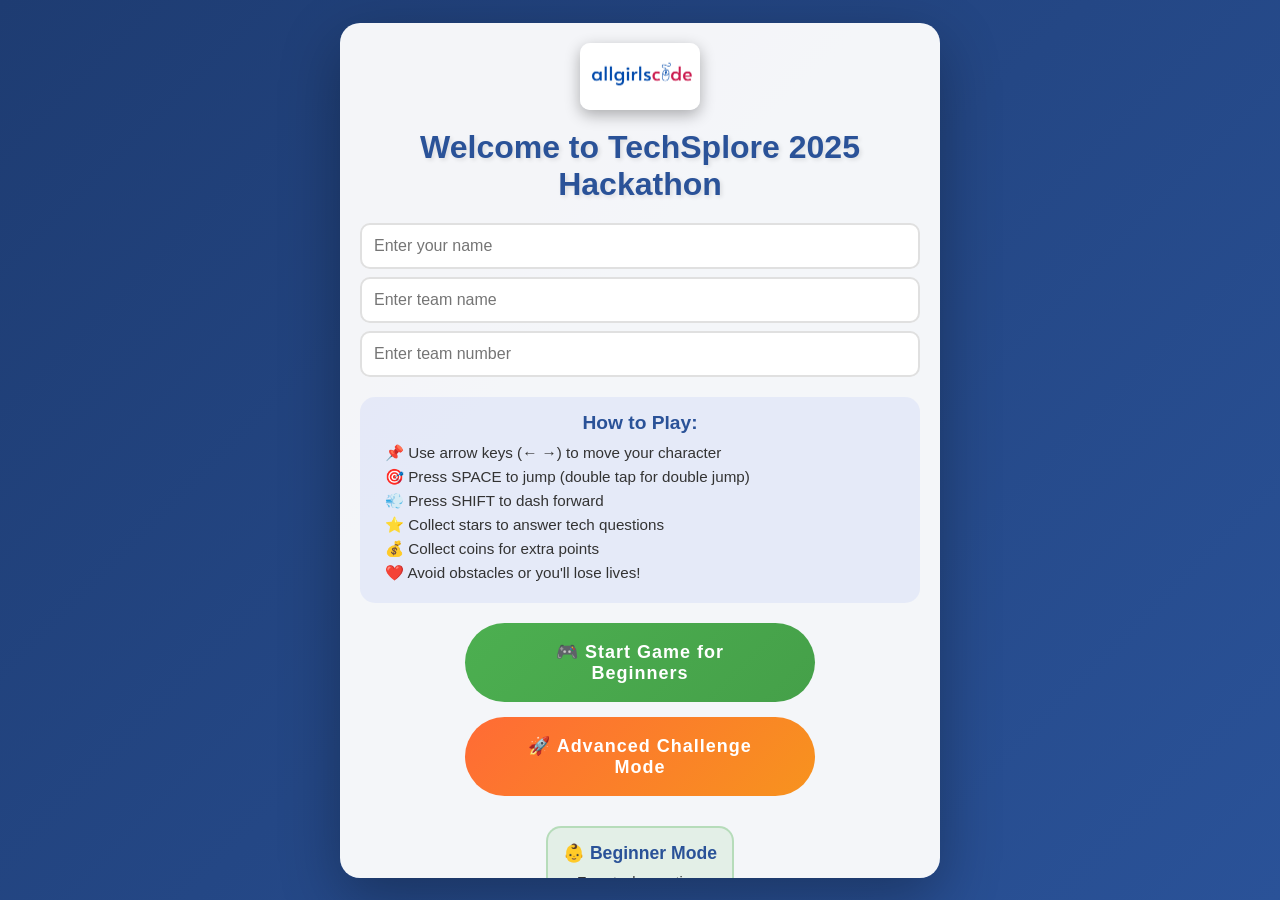
==== index.html @ 2882a5b7 "Initial commit: TechSplore Game with Beginner/Advanced difficulty modes - Added comprehensive questi" ====
<!DOCTYPE html>
<html lang="en">
<head>
    <meta charset="UTF-8">
    <meta name="viewport" content="width=device-width, initial-scale=1.0">
    <title>TechSplore 2025 Hackathon</title>
    <link rel="stylesheet" href="styles.css">
</head>
<body>
    <!-- Welcome Screen -->
    <div id="welcomeScreen" class="screen active">
        <div class="welcome-container">
            <img src="assets/logo.jpg" alt="TechSplore Logo" class="game-logo">
            <h1 class="game-title">Welcome to TechSplore 2025 Hackathon</h1>
            
            <div class="user-info">
                <input type="text" id="playerName" placeholder="Enter your name" required>
                <input type="text" id="teamName" placeholder="Enter team name" required>
                <input type="number" id="teamNumber" placeholder="Enter team number" required>
            </div>
            
            <div class="instructions">
                <h3>How to Play:</h3>
                <p>📌 Use arrow keys (← →) to move your character</p>
                <p>🎯 Press SPACE to jump (double tap for double jump)</p>
                <p>💨 Press SHIFT to dash forward</p>
                <p>⭐ Collect stars to answer tech questions</p>
                <p>💰 Collect coins for extra points</p>
                <p>❤️ Avoid obstacles or you'll lose lives!</p>
            </div>
            
            <div class="difficulty-buttons">
                <button id="beginnerBtn" class="start-game-btn beginner-btn">🎮 Start Game for Beginners</button>
                <button id="advancedBtn" class="start-game-btn advanced-btn">🚀 Advanced Challenge Mode</button>
            </div>
            
            <div class="difficulty-info">
                <div class="difficulty-details beginner-details">
                    <h4>👶 Beginner Mode</h4>
                    <p>• Easy tech questions</p>
                    <p>• Slower game speed</p>
                    <p>• Perfect for learning!</p>
                </div>
                <div class="difficulty-details advanced-details" style="display: none;">
                    <h4>🔥 Advanced Mode</h4>
                    <p>• Complex programming questions</p>
                    <p>• Advanced algorithms & data structures</p>
                    <p>• Higher points & faster gameplay</p>
                    <p>• For experienced developers!</p>
                </div>
            </div>
        </div>
    </div>

    <!-- Customization Screen -->
    <div id="customizationScreen" class="screen">
        <div class="customization-container">
            <h2>Customize Your Experience</h2>
            
            <div class="customization-section">
                <h3>Choose Your Character</h3>
                <div class="character-options">
                    <div class="character-option" data-character="astronaut">
                        <div class="character-preview astronaut">
                            <img src="assets/characters/taylor.png" alt="Taylor">
                        </div>
                        <span>Taylor (USA) 🇺🇸</span>
                    </div>
                    <div class="character-option" data-character="robot">
                        <div class="character-preview robot">
                            <img src="assets/characters/icon 2.jpg" alt="Character 2">
                        </div>
                        <span>Fairuz (Lebanon) 🇱🇧</span>
                    </div>
                    <div class="character-option" data-character="alien">
                        <div class="character-preview alien">
                            <img src="assets/characters/icon 3.jpg" alt="Character 3">
                        </div>
                        <span>Olivia (Philippines) 🇵🇭</span>
                    </div>
                    <div class="character-option" data-character="explorer">
                        <div class="character-preview explorer">
                            <img src="assets/characters/icon 4.jpg" alt="Character 4">
                        </div>
                        <span>Akira (Japan) 🇯🇵</span>
                    </div>
                    <div class="character-option" data-character="hellokitty">
                        <div class="character-preview hellokitty">
                            <img src="assets/characters/hellokityyyy.png" alt="Hello Kitty">
                        </div>
                        <span>Hello Kitty 🎀</span>
                    </div>
                    <div class="character-option" data-character="blondie">
                        <div class="character-preview blondie">
                            <img src="assets/characters/blondie.png" alt="Elsie">
                        </div>
                        <span>Elsie 👱‍♀️</span>
                    </div>
                    <div class="character-option" data-character="rory">
                        <div class="character-preview rory">
                            <img src="assets/characters/rory.png" alt="Rory">
                        </div>
                        <span>Rory 🌟</span>
                    </div>
                </div>
            </div>
            
            <div class="customization-section">
                <h3>Choose Background Theme</h3>
                <div class="background-options">
                    <div class="bg-option" data-bg="space">
                        <div class="bg-preview space-bg"></div>
                        <span>Space</span>
                    </div>
                    <div class="bg-option" data-bg="galaxy">
                        <div class="bg-preview galaxy-bg"></div>
                        <span>Galaxy</span>
                    </div>
                    <div class="bg-option" data-bg="nebula">
                        <div class="bg-preview nebula-bg"></div>
                        <span>Nebula</span>
                    </div>
                    <div class="bg-option" data-bg="cosmos">
                        <div class="bg-preview cosmos-bg"></div>
                        <span>Cosmos</span>
                    </div>
                </div>
            </div>
            
            <button id="nextToMusicBtn" class="start-btn">Next: Choose Music</button>
        </div>
    </div>

    <!-- Music Selection Screen -->
    <div id="musicSelectionScreen" class="screen">
        <div class="customization-container">
            <h2>Choose Your Background Music</h2>
            <p>Select the soundtrack for your adventure!</p>
            
            <div class="customization-section">
                <div class="music-options">
                    <div class="music-option" data-music="taylor">
                        <div class="music-preview">
                            <span class="music-icon">🎵</span>
                        </div>
                        <div class="music-info">
                            <span class="music-title">Taylor Swift</span>
                            <span class="music-desc">Welcome to New York</span>
                        </div>
                    </div>
                    <div class="music-option" data-music="olivia">
                        <div class="music-preview">
                            <span class="music-icon">🎸</span>
                        </div>
                        <div class="music-info">
                            <span class="music-title">Olivia Rodrigo</span>
                            <span class="music-desc">Teenage Dream</span>
                        </div>
                    </div>
                    <div class="music-option" data-music="theme">
                        <div class="music-preview">
                            <span class="music-icon">🎼</span>
                        </div>
                        <div class="music-info">
                            <span class="music-title">Gilmore Girls</span>
                            <span class="music-desc">Classic Theme</span>
                        </div>
                    </div>
                </div>
            </div>
            
            <button id="startGameBtn" class="start-btn">Start Game</button>
        </div>
    </div>

    <!-- Game Screen -->
    <div id="gameScreen" class="screen">
        <div class="game-ui">
            <div class="game-stats">
                <div class="stat-item">
                    <span class="stat-label">Player:</span>
                    <span id="displayPlayerName">-</span>
                </div>
                <div class="stat-item">
                    <span class="stat-label">Team:</span>
                    <span id="displayTeamInfo">-</span>
                </div>
                <div class="stat-item">
                    <span class="stat-label">Score:</span>
                    <span id="score">0</span>
                </div>
                <div class="stat-item">
                    <span class="stat-label">Lives:</span>
                    <div id="lives" class="lives-container">
                        <img class="heart" src="assets/characters/icon 5.jpg" alt="Life">
                        <img class="heart" src="assets/characters/icon 5.jpg" alt="Life">
                        <img class="heart" src="assets/characters/icon 5.jpg" alt="Life">
                    </div>
                </div>
                <div class="stat-item">
                    <span class="stat-label">Stars:</span>
                    <span id="starsCollected">0</span>
                </div>
            </div>
            
            <button id="pauseBtn" class="control-btn">Pause</button>
        </div>
        
        <canvas id="gameCanvas"></canvas>
        
    <div class="controls-hint">
        <p>← → Move | SPACE Jump (2x for double) | SHIFT Dash | ESC Pause</p>
    </div>
    </div>

    <!-- Question Modal -->
    <div id="questionModal" class="modal">
        <div class="modal-content">
            <h3>Tech Question!</h3>
            <p id="questionText"></p>
            <div id="answerOptions" class="answer-options"></div>
            <div id="questionFeedback" class="feedback"></div>
        </div>
    </div>

    <!-- Game Over Modal -->
    <div id="gameOverModal" class="modal">
        <div class="modal-content">
            <h2 id="gameOverTitle">Game Over!</h2>
            <p id="finalScore"></p>
            <p id="starsInfo"></p>
            <button id="restartBtn" class="restart-btn">Play Again</button>
        </div>
    </div>

    <!-- Pause Menu -->
    <div id="pauseMenu" class="modal">
        <div class="modal-content">
            <h2>Game Paused</h2>
            <button id="resumeBtn" class="menu-btn">Resume</button>
            <button id="restartFromPause" class="menu-btn">Restart</button>
            <button id="quitBtn" class="menu-btn">Quit to Menu</button>
        </div>
    </div>

    <!-- Coding Challenge Modal -->
    <div id="codingModal" class="modal coding-modal">
        <div class="modal-content coding-content">
            <div class="coding-header">
                <div class="challenge-info">
                    <h3 id="challengeTitle">🚀 Coding Challenge</h3>
                    <span id="challengeCategory" class="challenge-category">Algorithms</span>
                </div>
                <div class="coding-timer">
                    <span id="codingTimer" class="timer-display">⏱️ 2:00</span>
                </div>
            </div>
            
            <div id="challengeDescription" class="challenge-description">
                Write your solution below...
            </div>
            
            <div class="coding-workspace">
                <div class="code-editor-section">
                    <div class="editor-header">
                        <span>📝 Code Editor</span>
                        <span id="challengePoints" class="challenge-points">+200 Points</span>
                    </div>
                    <textarea id="codeEditor" class="code-editor" spellcheck="false"></textarea>
                </div>
                
                <div class="output-section">
                    <div class="editor-header">
                        <span>💻 Output</span>
                        <button id="runCodeBtn" class="run-btn">▶️ Run Code</button>
                    </div>
                    <div id="codeOutput" class="code-output"></div>
                </div>
            </div>
            
            <div class="coding-actions">
                <button id="submitCodeBtn" class="submit-btn">✅ Submit Solution</button>
                <button id="skipChallengeBtn" class="skip-btn">⏭️ Skip Challenge</button>
            </div>
            
            <div id="codingFeedback" class="coding-feedback"></div>
        </div>
    </div>

    <script src="assetConfig.js"></script>
    <script src="musicManager.js"></script>
    <script src="customQuestions.js"></script>
    <script src="questions.js"></script>
    <script src="codingChallenges.js"></script>
    <script src="game.js"></script>
</body>
</html>
---- styles.css ----
/* Global Styles */
* {
    margin: 0;
    padding: 0;
    box-sizing: border-box;
}

body {
    font-family: 'Segoe UI', Tahoma, Geneva, Verdana, sans-serif;
    overflow: hidden;
    background: linear-gradient(135deg, #667eea 0%, #764ba2 100%);
    height: 100vh;
    position: relative;
}

/* Screen Management */
.screen {
    position: absolute;
    width: 100%;
    height: 100%;
    display: none;
    align-items: center;
    justify-content: center;
}

.screen.active {
    display: flex;
}

/* Welcome Screen */
#welcomeScreen {
    background: linear-gradient(135deg, #1e3c72 0%, #2a5298 100%);
    animation: backgroundShift 10s ease-in-out infinite;
}

@keyframes backgroundShift {
    0%, 100% { background: linear-gradient(135deg, #1e3c72 0%, #2a5298 100%); }
    50% { background: linear-gradient(135deg, #2a5298 0%, #7e8ba3 100%); }
}

.welcome-container {
    text-align: center;
    background: rgba(255, 255, 255, 0.95);
    padding: 20px;
    border-radius: 20px;
    box-shadow: 0 20px 60px rgba(0, 0, 0, 0.3);
    max-width: 90vw;
    max-height: 95vh;
    width: 600px;
    overflow-y: auto;
    animation: slideIn 0.8s ease-out;
}

@keyframes slideIn {
    from {
        transform: translateY(-50px);
        opacity: 0;
    }
    to {
        transform: translateY(0);
        opacity: 1;
    }
}

.game-logo {
    width: 120px;
    height: auto;
    margin-bottom: 15px;
    border-radius: 10px;
    box-shadow: 0 5px 15px rgba(0, 0, 0, 0.3);
}

.game-title {
    font-size: 2em;
    color: #2a5298;
    margin-bottom: 20px;
    text-shadow: 2px 2px 4px rgba(0, 0, 0, 0.1);
    animation: pulse 2s ease-in-out infinite;
}

@keyframes pulse {
    0%, 100% { transform: scale(1); }
    50% { transform: scale(1.02); }
}

.user-info {
    margin: 20px 0;
}

.user-info input {
    display: block;
    width: 100%;
    padding: 12px;
    margin: 8px 0;
    border: 2px solid #e0e0e0;
    border-radius: 10px;
    font-size: 16px;
    transition: all 0.3s ease;
}

.user-info input:focus {
    outline: none;
    border-color: #667eea;
    transform: scale(1.02);
    box-shadow: 0 0 15px rgba(102, 126, 234, 0.3);
}

.instructions {
    background: rgba(102, 126, 234, 0.1);
    border-radius: 15px;
    padding: 15px;
    margin: 15px 0;
    text-align: left;
}

.instructions h3 {
    color: #2a5298;
    margin-bottom: 10px;
    text-align: center;
    font-size: 1.2em;
}

.instructions p {
    margin: 6px 0;
    color: #333;
    font-size: 0.95em;
    padding-left: 10px;
}

/* Difficulty Selection Styles */
.difficulty-buttons {
    display: flex;
    flex-direction: column;
    gap: 15px;
    margin: 20px 0;
    align-items: center;
}

.start-game-btn {
    padding: 18px 40px;
    font-size: 18px;
    font-weight: bold;
    border: none;
    border-radius: 50px;
    cursor: pointer;
    transition: all 0.3s ease;
    letter-spacing: 1px;
    color: white;
    width: 85%;
    max-width: 350px;
    position: relative;
    overflow: hidden;
}

.beginner-btn {
    background: linear-gradient(135deg, #4CAF50 0%, #45a049 100%);
    text-transform: none;
}

.beginner-btn:hover {
    background: linear-gradient(135deg, #45a049 0%, #3e8e41 100%);
    transform: translateY(-3px);
    box-shadow: 0 10px 25px rgba(76, 175, 80, 0.4);
}

.advanced-btn {
    background: linear-gradient(135deg, #ff6b35 0%, #f7931e 100%);
    text-transform: none;
    animation: glow 2s ease-in-out infinite alternate;
}

.advanced-btn:hover {
    background: linear-gradient(135deg, #e55a31 0%, #e6851a 100%);
    transform: translateY(-3px);
    box-shadow: 0 10px 25px rgba(255, 107, 53, 0.4);
}

@keyframes glow {
    from {
        box-shadow: 0 0 5px rgba(255, 107, 53, 0.2);
    }
    to {
        box-shadow: 0 0 20px rgba(255, 107, 53, 0.4), 0 0 30px rgba(255, 107, 53, 0.2);
    }
}

.start-game-btn:active {
    transform: translateY(0);
}

/* Difficulty Info Styles */
.difficulty-info {
    margin: 20px 0;
    display: flex;
    justify-content: center;
}

.difficulty-details {
    background: rgba(102, 126, 234, 0.1);
    border-radius: 15px;
    padding: 15px;
    margin: 10px;
    text-align: left;
    max-width: 300px;
    border: 2px solid transparent;
    transition: all 0.3s ease;
}

.difficulty-details h4 {
    color: #2a5298;
    margin-bottom: 10px;
    text-align: center;
    font-size: 1.1em;
}

.difficulty-details p {
    margin: 5px 0;
    color: #333;
    font-size: 0.9em;
    padding-left: 5px;
}

.beginner-details {
    border-color: rgba(76, 175, 80, 0.3);
    background: rgba(76, 175, 80, 0.1);
}

.advanced-details {
    border-color: rgba(255, 107, 53, 0.3);
    background: rgba(255, 107, 53, 0.1);
}

/* Responsive design for mobile */
@media (max-width: 768px) {
    .difficulty-info {
        flex-direction: column;
        align-items: center;
    }
    
    .difficulty-details {
        width: 100%;
        max-width: none;
        margin: 5px 0;
    }
    
    .start-game-btn {
        width: 95%;
        font-size: 16px;
        padding: 15px 30px;
    }
}

/* Customization Screen */
#customizationScreen, #musicSelectionScreen {
    background: linear-gradient(135deg, #667eea 0%, #764ba2 100%);
}

.customization-container {
    background: rgba(255, 255, 255, 0.95);
    padding: 40px;
    border-radius: 20px;
    box-shadow: 0 20px 60px rgba(0, 0, 0, 0.3);
    max-width: 800px;
    width: 90%;
    max-height: 90vh;
    overflow-y: auto;
    text-align: center;
}

.customization-section {
    margin: 30px 0;
}

.customization-section h3 {
    color: #2a5298;
    margin-bottom: 20px;
    font-size: 1.5em;
}

.character-options, .background-options {
    display: grid;
    grid-template-columns: repeat(auto-fit, minmax(120px, 1fr));
    gap: 20px;
    margin: 20px 0;
}

.character-option, .bg-option {
    text-align: center;
    cursor: pointer;
    transition: all 0.3s ease;
    padding: 15px;
    border-radius: 15px;
    border: 3px solid transparent;
}

.character-option:hover, .bg-option:hover {
    transform: scale(1.05);
    background: rgba(102, 126, 234, 0.1);
}

.character-option.selected, .bg-option.selected {
    border-color: #667eea;
    background: rgba(102, 126, 234, 0.2);
    transform: scale(1.08);
}

.character-preview, .bg-preview {
    width: 80px;
    height: 80px;
    margin: 0 auto 10px;
    border-radius: 10px;
    position: relative;
    overflow: hidden;
}

/* Character Previews */
.character-preview {
    background: linear-gradient(135deg, #e0e0e0 0%, #ffffff 100%);
    position: relative;
}

.character-preview img {
    width: 100%;
    height: 100%;
    object-fit: cover;
    border-radius: 8px;
}

/* Background Previews */
.bg-preview.space-bg {
    background-image: url('assets/backgrounds/bggame.jpg');
    background-size: cover;
    background-position: center;
    position: relative;
}

.bg-preview.galaxy-bg {
    background-image: url('assets/backgrounds/Purple and Pink Pixel Retro Nostalgia Fever Fandom Game Presentation.jpg');
    background-size: cover;
    background-position: center;
}

.bg-preview.nebula-bg {
    background-image: url('assets/backgrounds/Purple and Pink Pixel Retro Nostalgia Fever Fandom Game Presentation (1).jpg');
    background-size: cover;
    background-position: center;
}

.bg-preview.cosmos-bg {
    background-image: url('assets/backgrounds/Purple and Pink Pixel Retro Nostalgia Fever Fandom Game Presentation (2).jpg');
    background-size: cover;
    background-position: center;
}

.start-btn {
    padding: 15px 50px;
    font-size: 20px;
    font-weight: bold;
    background: linear-gradient(135deg, #667eea 0%, #764ba2 100%);
    color: white;
    border: none;
    border-radius: 50px;
    cursor: pointer;
    transition: all 0.3s ease;
    margin-top: 30px;
    text-transform: uppercase;
    letter-spacing: 2px;
}

.start-btn:hover {
    transform: translateY(-3px);
    box-shadow: 0 10px 30px rgba(0, 0, 0, 0.3);
}

/* Game Screen */
#gameScreen {
    background: #000;
    position: relative;
}

#gameScreen.space-theme {
    background-image: url('assets/backgrounds/bggame.jpg');
    background-size: cover;
    background-position: center;
    background-attachment: fixed;
}

#gameScreen.galaxy-theme {
    background-image: url('assets/backgrounds/Purple and Pink Pixel Retro Nostalgia Fever Fandom Game Presentation.jpg');
    background-size: cover;
    background-position: center;
    background-attachment: fixed;
}

#gameScreen.nebula-theme {
    background-image: url('assets/backgrounds/Purple and Pink Pixel Retro Nostalgia Fever Fandom Game Presentation (1).jpg');
    background-size: cover;
    background-position: center;
    background-attachment: fixed;
}

#gameScreen.cosmos-theme {
    background-image: url('assets/backgrounds/Purple and Pink Pixel Retro Nostalgia Fever Fandom Game Presentation (2).jpg');
    background-size: cover;
    background-position: center;
    background-attachment: fixed;
}

.game-ui {
    position: absolute;
    top: 0;
    left: 0;
    right: 0;
    z-index: 10;
    background: rgba(0, 0, 0, 0.7);
    padding: 15px;
    display: flex;
    justify-content: space-between;
    align-items: center;
}

.game-stats {
    display: flex;
    gap: 30px;
    color: white;
    font-size: 18px;
}

.stat-item {
    display: flex;
    align-items: center;
    gap: 10px;
    background: rgba(255, 255, 255, 0.1);
    padding: 5px 15px;
    border-radius: 20px;
    transition: all 0.3s ease;
}

.stat-item:hover {
    background: rgba(255, 255, 255, 0.2);
    transform: scale(1.05);
}

.stat-label {
    font-weight: bold;
    color: #ffd700;
}

.lives-container {
    display: flex;
    gap: 5px;
}

.heart {
    width: 25px;
    height: 25px;
    display: inline-block;
    animation: heartbeat 1.5s ease-in-out infinite;
}

@keyframes heartbeat {
    0%, 100% { transform: scale(1); }
    50% { transform: scale(1.1); }
}

.control-btn {
    padding: 10px 25px;
    background: linear-gradient(135deg, #f093fb 0%, #f5576c 100%);
    color: white;
    border: none;
    border-radius: 25px;
    cursor: pointer;
    font-weight: bold;
    transition: all 0.3s ease;
}

.control-btn:hover {
    transform: scale(1.05);
    box-shadow: 0 5px 15px rgba(0, 0, 0, 0.3);
}

#gameCanvas {
    display: block;
    background: transparent;
}

.controls-hint {
    position: absolute;
    bottom: 20px;
    left: 50%;
    transform: translateX(-50%);
    background: rgba(0, 0, 0, 0.8);
    color: white;
    padding: 10px 20px;
    border-radius: 20px;
    font-size: 14px;
    z-index: 10;
}

/* Modals */
.modal {
    position: fixed;
    top: 0;
    left: 0;
    width: 100%;
    height: 100%;
    background: rgba(0, 0, 0, 0.8);
    display: none;
    align-items: center;
    justify-content: center;
    z-index: 1000;
}

.modal.active {
    display: flex;
    animation: fadeIn 0.3s ease-out;
}

@keyframes fadeIn {
    from { opacity: 0; }
    to { opacity: 1; }
}

.modal-content {
    background: white;
    padding: 40px;
    border-radius: 20px;
    max-width: 500px;
    width: 90%;
    text-align: center;
    animation: slideUp 0.3s ease-out;
}

@keyframes slideUp {
    from {
        transform: translateY(50px);
        opacity: 0;
    }
    to {
        transform: translateY(0);
        opacity: 1;
    }
}

.modal-content h2, .modal-content h3 {
    color: #2a5298;
    margin-bottom: 20px;
}

#questionText {
    font-size: 18px;
    margin: 20px 0;
    color: #333;
}

.answer-options {
    display: grid;
    gap: 15px;
    margin: 20px 0;
}

.answer-btn {
    padding: 15px;
    background: linear-gradient(135deg, #667eea 0%, #764ba2 100%);
    color: white;
    border: none;
    border-radius: 10px;
    cursor: pointer;
    font-size: 16px;
    transition: all 0.3s ease;
}

.answer-btn:hover {
    transform: scale(1.05);
    box-shadow: 0 5px 15px rgba(0, 0, 0, 0.2);
}

.answer-btn.correct {
    background: linear-gradient(135deg, #00c851 0%, #00ff00 100%);
    animation: correctPulse 0.5s ease;
}

.answer-btn.incorrect {
    background: linear-gradient(135deg, #ff4444 0%, #cc0000 100%);
    animation: shake 0.5s ease;
}

@keyframes correctPulse {
    0%, 100% { transform: scale(1); }
    50% { transform: scale(1.1); }
}

@keyframes shake {
    0%, 100% { transform: translateX(0); }
    25% { transform: translateX(-10px); }
    75% { transform: translateX(10px); }
}

.feedback {
    margin-top: 20px;
    font-size: 18px;
    font-weight: bold;
    padding: 10px;
    border-radius: 10px;
}

.feedback.correct {
    color: #00c851;
    background: rgba(0, 200, 81, 0.1);
}

.feedback.incorrect {
    color: #ff4444;
    background: rgba(255, 68, 68, 0.1);
}

.restart-btn, .menu-btn {
    padding: 15px 40px;
    margin: 10px;
    background: linear-gradient(135deg, #667eea 0%, #764ba2 100%);
    color: white;
    border: none;
    border-radius: 50px;
    cursor: pointer;
    font-size: 18px;
    font-weight: bold;
    transition: all 0.3s ease;
}

.restart-btn:hover, .menu-btn:hover {
    transform: scale(1.05);
    box-shadow: 0 10px 20px rgba(0, 0, 0, 0.3);
}

#finalScore, #starsInfo {
    font-size: 20px;
    margin: 15px 0;
    color: #333;
}

/* Star animation on game canvas */
@keyframes starFloat {
    0% { transform: translateY(0) rotate(0deg); }
    50% { transform: translateY(-10px) rotate(180deg); }
    100% { transform: translateY(0) rotate(360deg); }
}

/* Responsive Design */
@media (max-width: 768px) {
    .game-title {
        font-size: 1.8em;
    }
    
    .welcome-container, .customization-container {
        padding: 30px;
        margin: 20px;
    }
    
    .game-stats {
        flex-wrap: wrap;
        gap: 15px;
        font-size: 14px;
    }
    
    .character-options, .background-options {
        grid-template-columns: repeat(2, 1fr);
    }
    
    .controls-hint {
        font-size: 12px;
        padding: 8px 15px;
    }
}

/* Loading animation */
.loading {
    display: inline-block;
    width: 30px;
    height: 30px;
    border: 3px solid rgba(255, 255, 255, 0.3);
    border-radius: 50%;
    border-top-color: white;
    animation: spin 1s ease-in-out infinite;
}

@keyframes spin {
    to { transform: rotate(360deg); }
}

/* Achievement Notification */
.achievement-notification {
    position: fixed;
    top: 20px;
    right: -400px;
    background: linear-gradient(135deg, #667eea 0%, #764ba2 100%);
    color: white;
    padding: 20px;
    border-radius: 15px;
    box-shadow: 0 10px 30px rgba(0, 0, 0, 0.3);
    display: flex;
    align-items: center;
    gap: 15px;
    z-index: 2000;
    transition: right 0.5s cubic-bezier(0.68, -0.55, 0.265, 1.55);
}

.achievement-notification.show {
    right: 20px;
}

.achievement-icon {
    font-size: 40px;
    animation: bounce 0.5s ease infinite alternate;
}

.achievement-title {
    font-size: 14px;
    opacity: 0.9;
    text-transform: uppercase;
    letter-spacing: 1px;
}

.achievement-name {
    font-size: 18px;
    font-weight: bold;
    margin-top: 5px;
}

@keyframes bounce {
    from { transform: translateY(0); }
    to { transform: translateY(-5px); }
}

/* Dash cooldown indicator */
.dash-indicator {
    position: fixed;
    bottom: 100px;
    left: 20px;
    width: 60px;
    height: 60px;
    background: rgba(0, 0, 0, 0.5);
    border-radius: 50%;
    display: flex;
    align-items: center;
    justify-content: center;
    border: 3px solid #00FFFF;
}

.dash-indicator.ready {
    animation: pulse-dash 1s ease-in-out infinite;
}

@keyframes pulse-dash {
    0%, 100% { 
        box-shadow: 0 0 0 0 rgba(0, 255, 255, 0.7);
        transform: scale(1);
    }
    50% { 
        box-shadow: 0 0 0 10px rgba(0, 255, 255, 0);
        transform: scale(1.05);
    }
}

/* Power-up active effect */
.power-up-glow {
    position: absolute;
    top: 0;
    left: 0;
    right: 0;
    bottom: 0;
    pointer-events: none;
    z-index: 5;
}

.power-up-glow.shield {
    box-shadow: inset 0 0 50px rgba(79, 195, 247, 0.3);
    animation: shield-pulse 2s ease-in-out infinite;
}

.power-up-glow.speed {
    box-shadow: inset 0 0 50px rgba(255, 215, 0, 0.3);
    animation: speed-lines 0.5s linear infinite;
}

@keyframes shield-pulse {
    0%, 100% { opacity: 0.3; }
    50% { opacity: 0.6; }
}

@keyframes speed-lines {
    from { background-position: 0 0; }
    to { background-position: 100px 0; }
}

/* Question Enhancements */
.question-timer {
    font-size: 24px;
    font-weight: bold;
    color: #667eea;
    margin-bottom: 15px;
    padding: 10px;
    background: rgba(102, 126, 234, 0.1);
    border-radius: 10px;
    animation: pulse 1s ease-in-out infinite;
}

.question-category {
    display: inline-block;
    background: linear-gradient(135deg, #667eea 0%, #764ba2 100%);
    color: white;
    padding: 5px 15px;
    border-radius: 20px;
    font-size: 14px;
    margin-bottom: 10px;
    text-transform: uppercase;
    letter-spacing: 1px;
}

.obligatory-notice {
    background: #ff6b6b;
    color: white;
    padding: 10px 20px;
    border-radius: 10px;
    margin-top: 20px;
    font-weight: bold;
    animation: shake 0.5s ease-in-out infinite;
}

@keyframes shake {
    0%, 100% { transform: translateX(0); }
    25% { transform: translateX(-5px); }
    75% { transform: translateX(5px); }
}

/* Coding Challenge Modal Styles */
.coding-modal .modal-content {
    max-width: 90vw;
    width: 1200px; /* Wider modal for coding */
    background: #f0f2f5;
    box-shadow: 0 25px 80px rgba(0, 0, 0, 0.4);
    height: 95vh;
}

.coding-content {
    display: flex;
    flex-direction: column;
    height: 100%;
    padding: 25px;
}

.coding-header {
    display: flex;
    justify-content: space-between;
    align-items: center;
    margin-bottom: 15px;
}

.challenge-info h3 {
    font-size: 1.8em;
    color: #333;
    margin: 0;
}

.challenge-category {
    background: linear-gradient(135deg, #ff6b35 0%, #f7931e 100%);
    padding: 6px 15px;
    font-size: 14px;
    border-radius: 20px;
    color: white;
}

.coding-timer {
    font-size: 1.8em;
    font-weight: bold;
    color: #ff4444;
    background: white;
    padding: 10px 20px;
    border-radius: 10px;
    box-shadow: 0 4px 10px rgba(0, 0, 0, 0.1);
}

.challenge-description {
    background: white;
    border-radius: 10px;
    padding: 15px;
    margin-bottom: 15px;
    font-size: 1em;
    color: #555;
}

.coding-workspace {
    display: flex;
    flex-grow: 1;
    gap: 20px;
    height: calc(100% - 200px); /* Adjust height for other elements */
}

.code-editor-section, .output-section {
    flex: 1;
    display: flex;
    flex-direction: column;
}

.editor-header {
    background: #333;
    color: white;
    padding: 10px 15px;
    border-radius: 10px 10px 0 0;
    display: flex;
    justify-content: space-between;
    align-items: center;
    font-weight: bold;
}

.code-editor {
    width: 100%;
    flex-grow: 1;
    background: #1e1e1e;
    color: #d4d4d4;
    border: none;
    padding: 15px;
    font-family: 'Courier New', Courier, monospace;
    font-size: 16px;
    line-height: 1.5;
    resize: none;
    border-radius: 0 0 10px 10px;
}

.code-editor:focus {
    outline: 2px solid #ff6b35;
}

.code-output {
    flex-grow: 1;
    background: #1e1e1e;
    color: #ccc;
    border-radius: 0 0 10px 10px;
    padding: 15px;
    font-family: 'Courier New', Courier, monospace;
    white-space: pre-wrap;
    overflow-y: auto;
}

.run-btn {
    background: #4CAF50;
    color: white;
    border: none;
    padding: 8px 15px;
    border-radius: 5px;
    cursor: pointer;
    transition: background 0.3s ease;
}

.run-btn:hover { background: #45a049; }

.coding-actions {
    display: flex;
    justify-content: center;
    gap: 20px;
    margin-top: 20px;
}

.submit-btn, .skip-btn {
    padding: 15px 40px;
    font-size: 18px;
    font-weight: bold;
    border-radius: 30px;
    border: none;
    cursor: pointer;
    transition: all 0.3s ease;
}

.submit-btn {
    background: linear-gradient(135deg, #00c851 0%, #00ff00 100%);
    color: white;
}

.skip-btn {
    background: linear-gradient(135deg, #FF5252 0%, #ff4444 100%);
    color: white;
}

.coding-feedback {
    margin-top: 15px;
    font-size: 18px;
    font-weight: bold;
    padding: 10px;
    border-radius: 10px;
    text-align: center;
}

@media (max-width: 992px) {
    .coding-workspace {
        flex-direction: column;
    }
}

/* Music Selection Screen */
.music-options {
    display: flex;
    justify-content: center;
    flex-wrap: wrap;
    gap: 30px;
    margin: 30px 0;
    max-width: 100%;
}

.music-option {
    background: rgba(255, 255, 255, 0.9);
    border: 3px solid transparent;
    border-radius: 20px;
    padding: 25px;
    cursor: pointer;
    transition: all 0.3s ease;
    display: flex;
    flex-direction: column;
    align-items: center;
    text-align: center;
    min-width: 180px;
    max-width: 200px;
    position: relative;
    box-shadow: 0 10px 30px rgba(0, 0, 0, 0.1);
}

.music-option:hover {
    transform: translateY(-5px) scale(1.05);
    box-shadow: 0 15px 40px rgba(0, 0, 0, 0.2);
    background: rgba(255, 255, 255, 1);
}

.music-option.selected {
    border-color: #667eea;
    background: rgba(102, 126, 234, 0.15);
    transform: translateY(-8px) scale(1.08);
    box-shadow: 0 20px 50px rgba(102, 126, 234, 0.3);
}

.music-option.selected::before {
    content: "✓";
    position: absolute;
    top: -10px;
    right: -10px;
    background: #667eea;
    color: white;
    width: 30px;
    height: 30px;
    border-radius: 50%;
    display: flex;
    align-items: center;
    justify-content: center;
    font-weight: bold;
    font-size: 16px;
    animation: checkmark 0.3s ease;
}

@keyframes checkmark {
    from {
        transform: scale(0) rotate(-180deg);
        opacity: 0;
    }
    to {
        transform: scale(1) rotate(0deg);
        opacity: 1;
    }
}

.music-preview {
    width: 80px;
    height: 80px;
    background: linear-gradient(135deg, #667eea 0%, #764ba2 100%);
    border-radius: 50%;
    display: flex;
    align-items: center;
    justify-content: center;
    margin-bottom: 15px;
    position: relative;
    overflow: hidden;
}

.music-preview::before {
    content: '';
    position: absolute;
    width: 100%;
    height: 100%;
    background: linear-gradient(45deg, rgba(255,255,255,0.1) 25%, transparent 25%, transparent 75%, rgba(255,255,255,0.1) 75%);
    animation: shimmer 2s infinite;
}

@keyframes shimmer {
    0% { transform: translateX(-100%); }
    100% { transform: translateX(100%); }
}

.music-icon {
    font-size: 35px;
    z-index: 1;
    position: relative;
    animation: musicPulse 2s ease-in-out infinite;
}

@keyframes musicPulse {
    0%, 100% { transform: scale(1); }
    50% { transform: scale(1.1); }
}

.music-info {
    display: flex;
    flex-direction: column;
    gap: 8px;
}

.music-title {
    font-size: 18px;
    font-weight: bold;
    color: #2a5298;
    margin-bottom: 5px;
}

.music-desc {
    font-size: 14px;
    color: #666;
    font-style: italic;
}

/* Center all buttons properly */
.customization-container h2 {
    text-align: center;
    margin-bottom: 10px;
}

.customization-container p {
    text-align: center;
    color: #666;
    margin-bottom: 30px;
}

.character-options, .background-options, .music-options {
    justify-content: center;
}

/* Improve responsive design for music selection */
@media (max-width: 768px) {
    .music-options {
        flex-direction: column;
        align-items: center;
        gap: 20px;
    }
    
    .music-option {
        min-width: 250px;
        max-width: 280px;
    }
    
    .character-options, .background-options {
        grid-template-columns: repeat(2, 1fr);
        gap: 15px;
    }
    
    .music-options {
        gap: 20px;
    }
}

@media (max-width: 480px) {
    .character-options, .background-options {
        grid-template-columns: 1fr 1fr;
    }
    
    .music-option {
        min-width: 200px;
        max-width: 220px;
    }
}
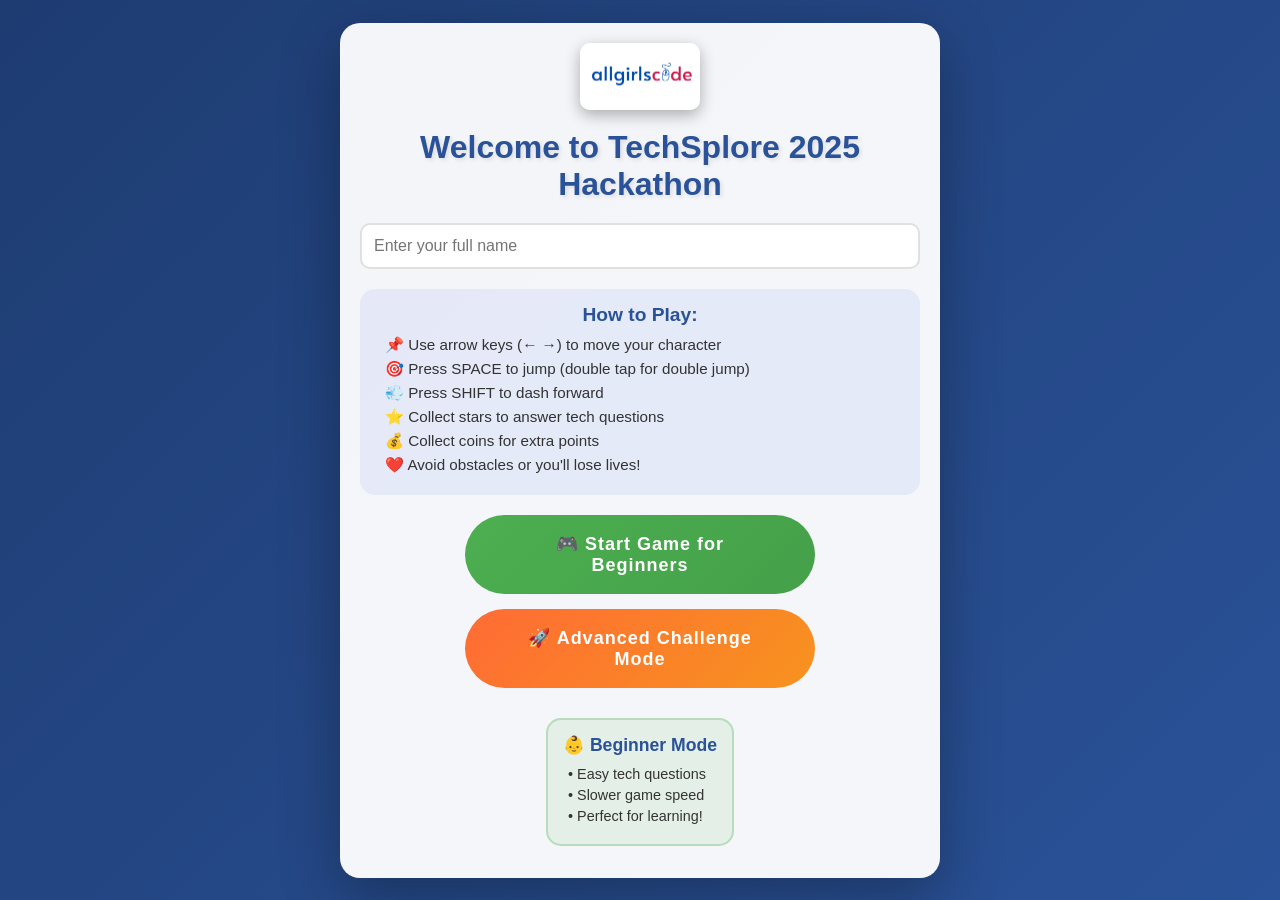
==== commit 9a8182cf: "Remove team name and team number fields - now only requires full name - Simplified user input to jus" ====
--- a/index.html
+++ b/index.html
@@ -14,9 +14,7 @@
             <h1 class="game-title">Welcome to TechSplore 2025 Hackathon</h1>
             
             <div class="user-info">
-                <input type="text" id="playerName" placeholder="Enter your name" required>
-                <input type="text" id="teamName" placeholder="Enter team name" required>
-                <input type="number" id="teamNumber" placeholder="Enter team number" required>
+                <input type="text" id="playerName" placeholder="Enter your full name" required>
             </div>
             
             <div class="instructions">
@@ -182,10 +180,6 @@
                     <span id="displayPlayerName">-</span>
                 </div>
                 <div class="stat-item">
-                    <span class="stat-label">Team:</span>
-                    <span id="displayTeamInfo">-</span>
-                </div>
-                <div class="stat-item">
                     <span class="stat-label">Score:</span>
                     <span id="score">0</span>
                 </div>
